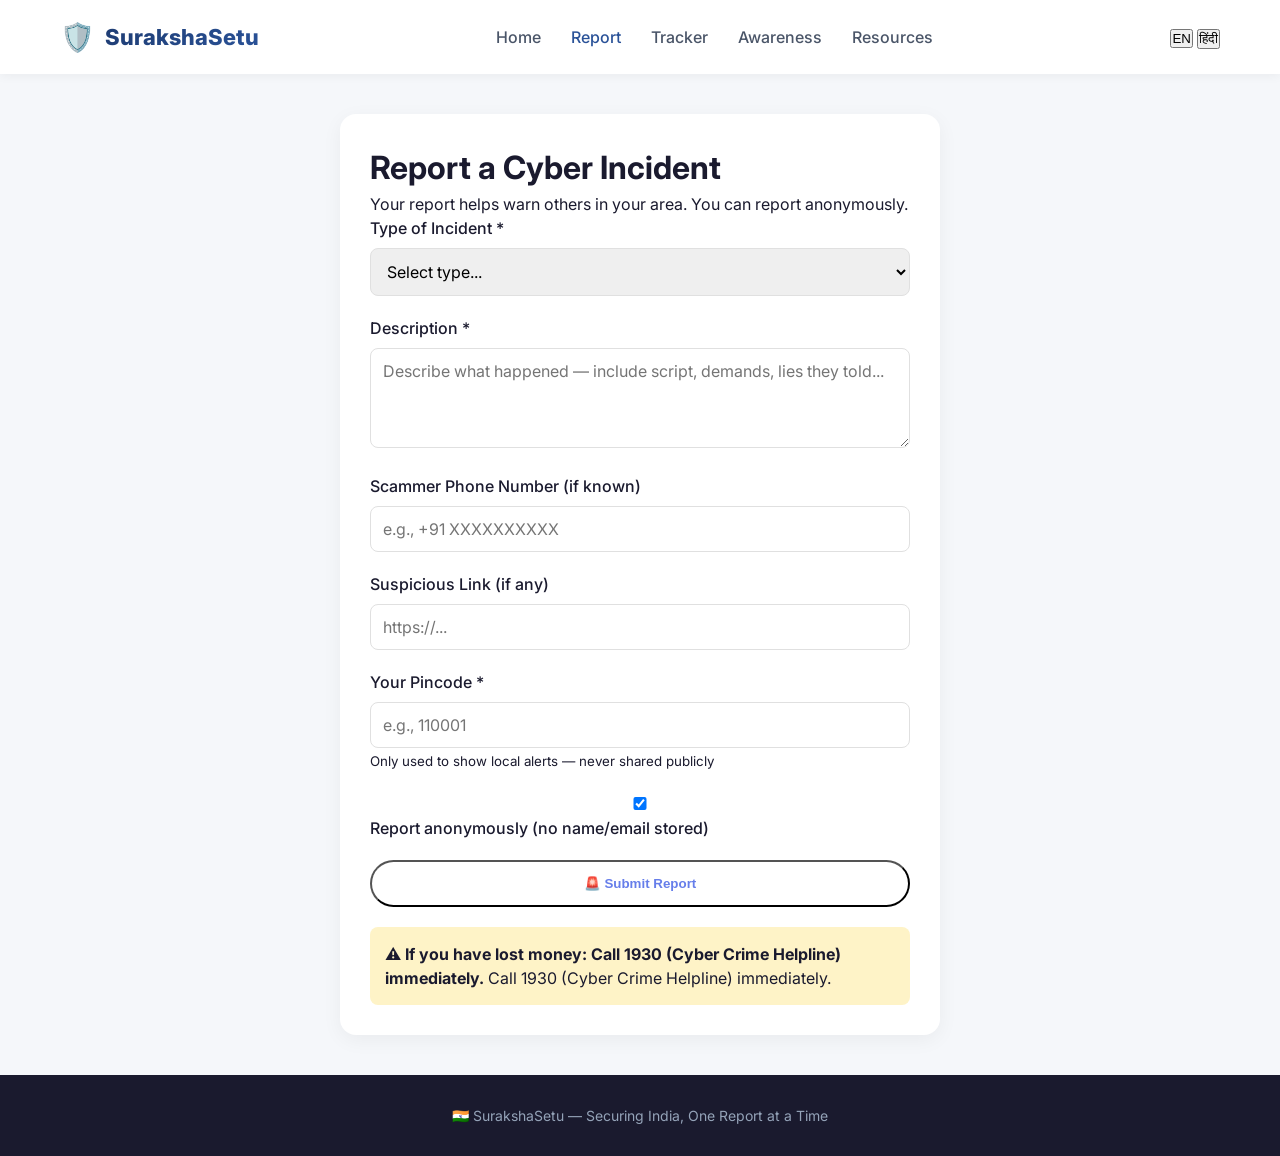
==== report.html @ 6d6c1ff9 "Updated report" ====
<!DOCTYPE html>
<html lang="en">
<head>
    <meta charset="UTF-8">
    <meta name="viewport" content="width=device-width, initial-scale=1.0">
    <title>Report Incident — SurakshaSetu</title>
    <link rel="stylesheet" href="style.css">
    <link href="https://fonts.googleapis.com/css2?family=Inter:wght@400;500;600;700;800&family=Noto+Sans+Devanagari:wght@400;500;600;700&display=swap" rel="stylesheet">
</head>
<body>
    <nav class="navbar">
        <div class="container">
            <div class="logo">
                <span class="logo-icon">🛡️</span>
                <span class="logo-text">SurakshaSetu</span>
            </div>
            <div class="nav-links">
                <a href="index.html" data-key="navHome">Home</a>
                <a href="report.html" class="active" data-key="navReport">Report</a>
                <a href="tracker.html" data-key="navTracker">Tracker</a>
                <a href="awareness.html" data-key="navAwareness">Awareness</a>
                <a href="resources.html" data-key="navResources">Resources</a>
            </div>
            <div class="language-switcher">
                <button class="lang-btn active" data-lang="en">EN</button>
                <button class="lang-btn" data-lang="hi">हिंदी</button>
            </div>
            <button class="mobile-menu-btn" id="mobileMenuBtn">☰</button>
        </div>
    </nav>

    <main>
        <div class="container">
            <div class="form-container">
                <h1 data-key="reportIncident">Report a Cyber Incident</h1>
                <p data-key="reportDesc">Your report helps warn others in your area. You can report anonymously.</p>
                
                <form id="incidentForm">
                    <div class="form-group">
                        <label data-key="incidentType">Type of Incident *</label>
                        <select id="incidentType" required>
                            <option value="" data-key="selectType">Select type...</option>
                            <option value="scam-call" data-key="scamCall">📞 Scam Call</option>
                            <option value="phishing" data-key="phishing">🔗 Phishing Link / SMS</option>
                            <option value="upi-fraud" data-key="upiFraud">💳 UPI / Payment Fraud</option>
                            <option value="sim-swap" data-key="simSwap">📱 SIM Swap Attempt</option>
                            <option value="other" data-key="other">⚠️ Other Scam</option>
                        </select>
                    </div>
                    
                    <div class="form-group">
                        <label data-key="description">Description *</label>
                        <textarea id="description" data-placeholder-key="descriptionPlaceholder" placeholder="Describe what happened — include script, demands, lies they told..." required></textarea>
                    </div>
                    
                    <div class="form-group">
                        <label data-key="phoneNumber">Scammer Phone Number (if known)</label>
                        <input type="tel" id="phoneNumber" placeholder="e.g., +91 XXXXXXXXXX">
                    </div>
                    
                    <div class="form-group">
                        <label data-key="link">Suspicious Link (if any)</label>
                        <input type="url" id="link" placeholder="https://...">
                    </div>
                    
                    <div class="form-group">
                        <label data-key="pincode">Your Pincode *</label>
                        <input type="text" id="pincode" data-placeholder-key="pincodePlaceholder" placeholder="e.g., 110001" pattern="[0-9]{6}" required>
                        <small data-key="pincodeNote">Only used to show local alerts — never shared publicly</small>
                    </div>
                    
                    <div class="form-group">
                        <label>
                            <input type="checkbox" id="anonymous" checked>
                            <span data-key="anonymous">Report anonymously (no name/email stored)</span>
                        </label>
                    </div>
                    
                    <button type="submit" class="btn btn-primary" style="width: 100%;" data-key="submitBtn">🚨 Submit Report</button>
                </form>
                
                <div class="emergency-note" style="margin-top: 20px; padding: 15px; background: #fef3c7; border-radius: 8px;">
                    <strong data-key="lostMoneyNote">⚠️ If you have lost money:</strong> <span data-key="lostMoneyText">Call 1930 (Cyber Crime Helpline) immediately.</span>
                </div>
            </div>
        </div>
    </main>

    <footer>
        <div class="container">
            <p data-key="footerText">🇮🇳 SurakshaSetu — Securing India, One Report at a Time</p>
        </div>
    </footer>

    <script src="script.js"></script>
    <script src="i18n.js"></script>
    <script>
        // Override form submission to work with translations
        const originalHandleSubmit = handleReportSubmit;
        if (originalHandleSubmit) {
            window.handleReportSubmit = function(e) {
                originalHandleSubmit(e);
            };
        }
    </script>
</body>
</html>
---- style.css ----
* {
    margin: 0;
    padding: 0;
    box-sizing: border-box;
}

body {
    font-family: 'Inter', sans-serif;
    background: #f5f7fa;
    color: #1a1a2e;
    line-height: 1.5;
}

.container {
    max-width: 1200px;
    margin: 0 auto;
    padding: 0 20px;
}

/* Navigation */
.navbar {
    background: white;
    box-shadow: 0 2px 10px rgba(0,0,0,0.05);
    position: sticky;
    top: 0;
    z-index: 100;
}

.navbar .container {
    display: flex;
    justify-content: space-between;
    align-items: center;
    padding: 16px 20px;
}

.logo {
    display: flex;
    align-items: center;
    gap: 10px;
}

.logo-icon {
    font-size: 28px;
}

.logo-text {
    font-size: 22px;
    font-weight: 800;
    background: linear-gradient(135deg, #1e3c72, #2a5298);
    -webkit-background-clip: text;
    -webkit-text-fill-color: transparent;
    background-clip: text;
}

.nav-links {
    display: flex;
    gap: 30px;
}

.nav-links a {
    text-decoration: none;
    color: #4a5568;
    font-weight: 500;
    transition: color 0.3s;
}

.nav-links a:hover,
.nav-links a.active {
    color: #2a5298;
}

.mobile-menu-btn {
    display: none;
    background: none;
    border: none;
    font-size: 24px;
    cursor: pointer;
}

/* Hero Section */
.hero {
    background: linear-gradient(135deg, #667eea 0%, #764ba2 100%);
    color: white;
    padding: 80px 0;
    text-align: center;
}

.hero-title {
    font-size: 48px;
    font-weight: 800;
    margin-bottom: 20px;
}

.hero-subtitle {
    font-size: 20px;
    margin-bottom: 40px;
    opacity: 0.95;
}

.hero-buttons {
    display: flex;
    gap: 20px;
    justify-content: center;
    flex-wrap: wrap;
}

.btn {
    padding: 14px 32px;
    border-radius: 50px;
    text-decoration: none;
    font-weight: 600;
    transition: transform 0.2s, box-shadow 0.2s;
}

.btn:hover {
    transform: translateY(-2px);
    box-shadow: 0 5px 20px rgba(0,0,0,0.2);
}

.btn-primary {
    background: white;
    color: #667eea;
}

.btn-secondary {
    background: transparent;
    color: white;
    border: 2px solid white;
}

/* Stats Section */
.stats {
    padding: 60px 0;
    background: white;
}

.stat-cards {
    display: flex;
    justify-content: space-around;
    flex-wrap: wrap;
    gap: 30px;
}

.stat-card {
    text-align: center;
    padding: 30px;
    background: #f8f9fa;
    border-radius: 16px;
    min-width: 200px;
}

.stat-number {
    font-size: 48px;
    font-weight: 800;
    color: #2a5298;
}

.stat-label {
    color: #4a5568;
    margin-top: 10px;
}

/* How It Works */
.how-it-works {
    padding: 60px 0;
}

.section-title {
    text-align: center;
    font-size: 32px;
    margin-bottom: 50px;
    color: #1a1a2e;
}

.steps {
    display: flex;
    justify-content: space-between;
    flex-wrap: wrap;
    gap: 30px;
}

.step {
    flex: 1;
    text-align: center;
    padding: 30px;
    background: white;
    border-radius: 16px;
    box-shadow: 0 5px 20px rgba(0,0,0,0.05);
}

.step-number {
    width: 50px;
    height: 50px;
    background: linear-gradient(135deg, #667eea, #764ba2);
    color: white;
    border-radius: 50%;
    display: flex;
    align-items: center;
    justify-content: center;
    font-size: 24px;
    font-weight: bold;
    margin: 0 auto 20px;
}

/* Alerts List */
.recent-alerts {
    padding: 60px 0;
    background: #f0f2f5;
}

.alerts-list {
    background: white;
    border-radius: 16px;
    padding: 20px;
}

.alert-item {
    padding: 15px;
    border-bottom: 1px solid #e0e0e0;
    display: flex;
    justify-content: space-between;
    align-items: center;
    flex-wrap: wrap;
}

.alert-item:last-child {
    border-bottom: none;
}

.alert-type {
    font-weight: 600;
    padding: 4px 12px;
    border-radius: 20px;
    font-size: 14px;
}

.alert-type.scam-call { background: #fee2e2; color: #dc2626; }
.alert-type.phishing { background: #fed7aa; color: #ea580c; }
.alert-type.upi-fraud { background: #fef3c7; color: #d97706; }
.alert-type.sim-swap { background: #dbeafe; color: #2563eb; }

.alert-location {
    color: #4a5568;
    font-size: 14px;
}

.alert-time {
    color: #94a3b8;
    font-size: 12px;
}

/* Emergency Box */
.emergency {
    padding: 60px 0;
}

.emergency-box {
    background: linear-gradient(135deg, #dc2626, #b91c1c);
    color: white;
    padding: 40px;
    border-radius: 16px;
    text-align: center;
}

.emergency-numbers {
    display: flex;
    justify-content: center;
    gap: 40px;
    margin-top: 30px;
    flex-wrap: wrap;
}

.emergency-number {
    text-align: center;
}

.emergency-number .number {
    font-size: 32px;
    font-weight: 800;
    display: block;
}

.emergency-number .label {
    font-size: 14px;
    opacity: 0.9;
}

/* Footer */
footer {
    background: #1a1a2e;
    color: #94a3b8;
    text-align: center;
    padding: 30px;
    font-size: 14px;
}

.disclaimer {
    margin-top: 10px;
    font-size: 12px;
}

/* Form Styles */
.form-container {
    max-width: 600px;
    margin: 40px auto;
    background: white;
    padding: 30px;
    border-radius: 16px;
    box-shadow: 0 5px 20px rgba(0,0,0,0.05);
}

.form-group {
    margin-bottom: 20px;
}

.form-group label {
    display: block;
    margin-bottom: 8px;
    font-weight: 500;
    color: #1a1a2e;
}

.form-group input,
.form-group select,
.form-group textarea {
    width: 100%;
    padding: 12px;
    border: 1px solid #e0e0e0;
    border-radius: 8px;
    font-family: inherit;
    font-size: 16px;
}

.form-group textarea {
    resize: vertical;
    min-height: 100px;
}

/* Map Container */
.map-container {
    height: 400px;
    background: #e0e0e0;
    border-radius: 16px;
    margin-bottom: 20px;
    display: flex;
    align-items: center;
    justify-content: center;
    color: #666;
}

/* Responsive */
@media (max-width: 768px) {
    .hero-title {
        font-size: 32px;
    }
    
    .nav-links {
        display: none;
    }
    
    .nav-links.show {
        display: flex;
        flex-direction: column;
        position: absolute;
        top: 60px;
        left: 0;
        right: 0;
        background: white;
        padding: 20px;
        box-shadow: 0 5px 20px rgba(0,0,0,0.1);
    }
    
    .mobile-menu-btn {
        display: block;
    }
    
    .step {
        min-width: 100%;
    }
    
    .stat-cards {
        flex-direction: column;
    }
}
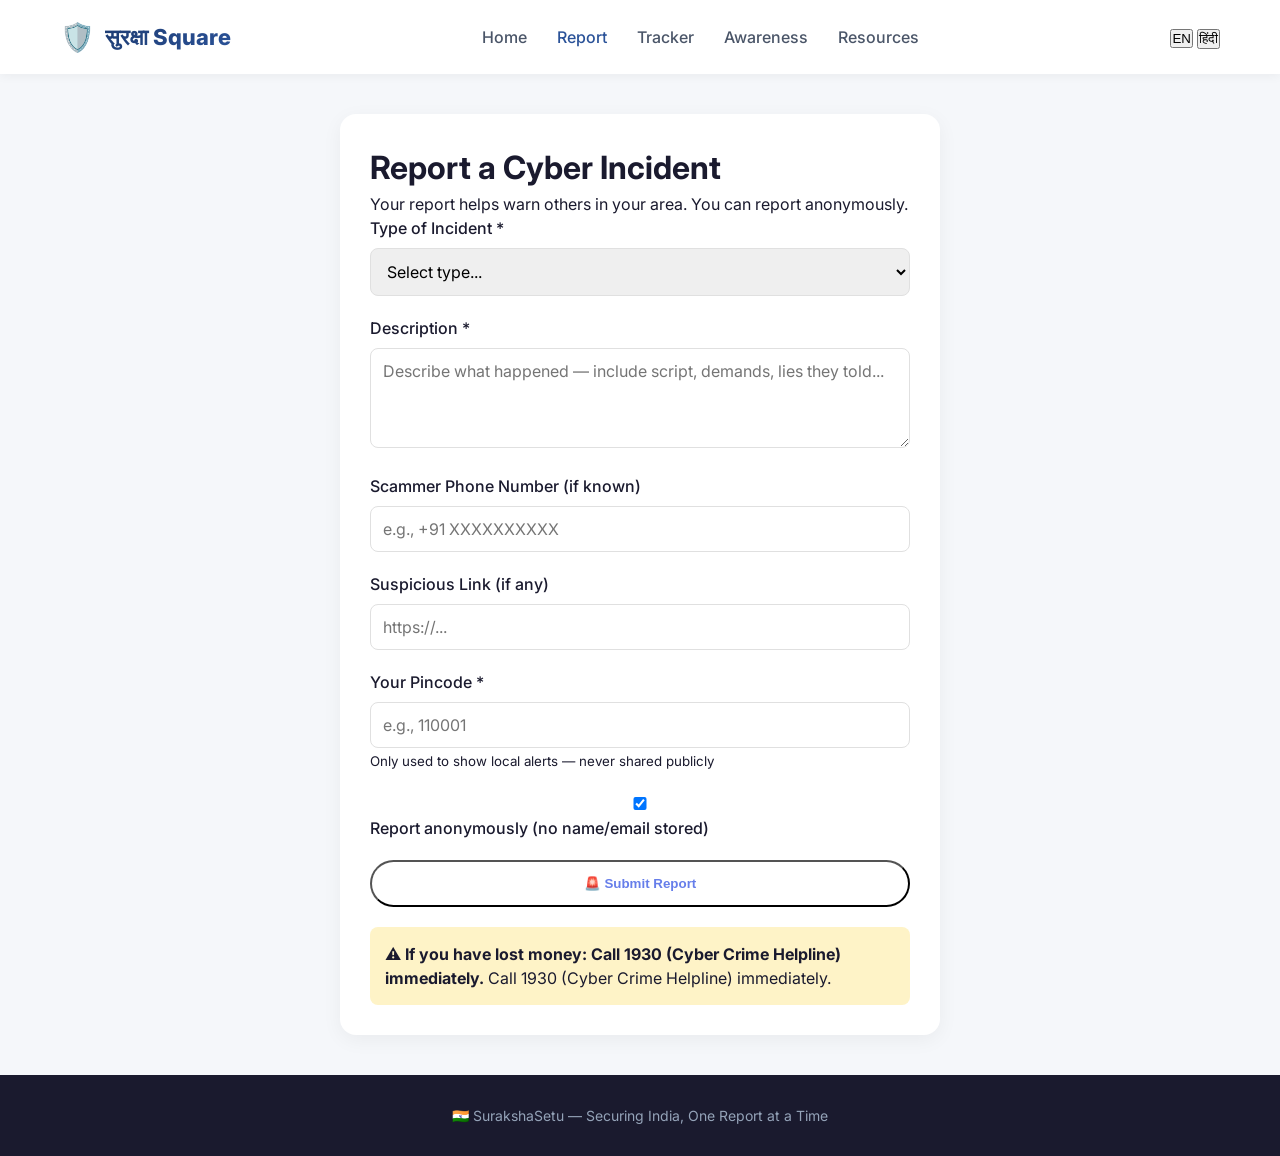
==== commit 1bc5e6b5: "Update report.html" ====
--- a/report.html
+++ b/report.html
@@ -3,7 +3,7 @@
 <head>
     <meta charset="UTF-8">
     <meta name="viewport" content="width=device-width, initial-scale=1.0">
-    <title>Report Incident — SurakshaSetu</title>
+    <title>Report Incident — सुरक्षा Square</title>
     <link rel="stylesheet" href="style.css">
     <link href="https://fonts.googleapis.com/css2?family=Inter:wght@400;500;600;700;800&family=Noto+Sans+Devanagari:wght@400;500;600;700&display=swap" rel="stylesheet">
 </head>
@@ -12,7 +12,7 @@
         <div class="container">
             <div class="logo">
                 <span class="logo-icon">🛡️</span>
-                <span class="logo-text">SurakshaSetu</span>
+                <span class="logo-text">सुरक्षा Square</span>
             </div>
             <div class="nav-links">
                 <a href="index.html" data-key="navHome">Home</a>
@@ -88,7 +88,7 @@
 
     <footer>
         <div class="container">
-            <p data-key="footerText">🇮🇳 SurakshaSetu — Securing India, One Report at a Time</p>
+            <p data-key="footerText">🇮🇳 सुरक्षा Square — Securing India, One Report at a Time</p>
         </div>
     </footer>
 
